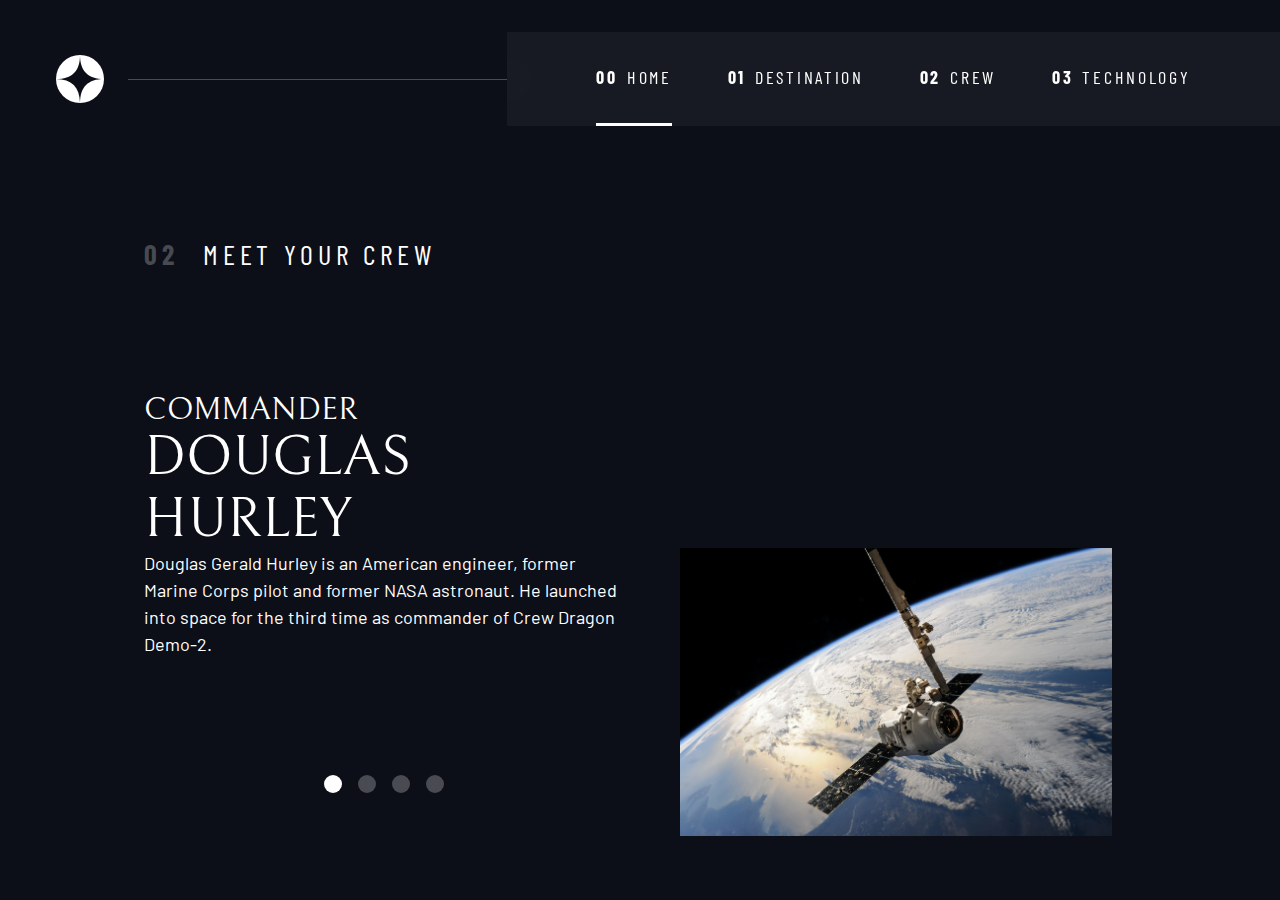
==== crew-commander.html @ 61cefa3e "commit" ====
<!DOCTYPE html>
<html lang="en">

<head>
    <meta charset="UTF-8">
    <meta http-equiv="X-UA-Compatible" content="IE=edge">
    <meta name="viewport" content="width=device-width, initial-scale=1.0">
    <link rel="preconnect" href="https://fonts.googleapis.com">
    <link rel="preconnect" href="https://fonts.gstatic.com" crossorigin>
    <link
        href="https://fonts.googleapis.com/css2?family=Barlow+Condensed:wght@400;700&family=Bellefair&family=Barlow:wght@400;700&display=swap"
        rel="stylesheet">
    <link rel="stylesheet" href="./style.css">
    <script defer src="./index.js"></script>
    <title>Document</title>
</head>

<body class="crew">
    <a class="skip-to-content" href="#main">Skip to content</a>

    <header class="primary-header flex">
        <div>
            <img src="./assets/shared/logo.svg" alt="space tourism logo" class="logo">
        </div>
        <button class="mobile-nav-toggle" aria-controls="primary-navigation"><span class="sr-only"
                aria-expanded="false">Menu</span></button>
        <nav>
            <ul id="primary-navigation" data-visible="false" class="primary-navigation underline-indicators flex">
                <li class="active"><a class="ff-sans-cond uppercase text-white letter-spacing-2" href="index.html"><span
                            aria-hidden="true">00</span>Home</a>
                <li><a class="ff-sans-cond uppercase text-white letter-spacing-2" href="destination.html"><span
                            aria-hidden="true">01</span>Destination</a>
                <li><a class="ff-sans-cond uppercase text-white letter-spacing-2" href="crew.html"><span
                            aria-hidden="true">02</span>Crew</a>
                <li><a class="ff-sans-cond uppercase text-white letter-spacing-2" href="technology.html"><span
                            aria-hidden="true">03</span>Technology</a>
            </ul>
        </nav>
    </header>

    <main id="main" class="grid-container grid-container--crew flow">
        <h1 class="numbered-title"><span aria-hidden="true">02</span> Meet your crew</h1>

        <div class="dot-indicators flex">
            <button aria-selected="true"><span class="sr-only">The commander</span></button>
            <button aria-selected="false"><span class="sr-only">The mission specialist</span></button>
            <button aria-selected="false"><span class="sr-only">The pilot</span></button>
            <button aria-selected="false"><span class="sr-only">The crew engineer</span></button>
        </div>

        <article class="crew-details">
            <h2 class="fs-600 ff-serif uppercase">Commander</h2>
            <p class="fs-700 uppercase ff-serif">Douglas Hurley</p>
            <p>Douglas Gerald Hurley is an American engineer, former Marine Corps pilot
                and former NASA astronaut. He launched into space for the third time as
                commander of Crew Dragon Demo-2.</p>
        </article>

        <img src="./assets/shared/crew-1.jpg" alt="Space ship">
    </main>
</body>

</html>
---- style.css ----
/* ------------------- */
/* Custom properties   */
/* ------------------- */

:root {
    /* colors */
    --clr-dark: 230 35% 7%;
    --clr-light: 231 77% 90%;
    --clr-white: 0 0% 100%;
    
    /* font-sizes */
    --fs-900: clamp(5rem, 8vw + 1rem, 9.375rem);
    --fs-800: 3.5rem;
    --fs-700: 1.5rem;
    --fs-600: 1rem;
    --fs-500: 1rem;
    --fs-400: 0.9375rem;
    --fs-300: 1rem;
    --fs-200: 0.875rem;
    
    /* font-families */
    --ff-serif: "Bellefair", serif;
    --ff-sans-cond: "Barlow Condensed", sans-serif;
    --ff-sans-normal: "Barlow", sans-serif;
}

@media (min-width: 35em) {
    :root {
        --fs-800: 5rem;
        --fs-700: 2.5rem;
        --fs-600: 1.5rem;
        --fs-500: 1.25rem;
        --fs-400: 1rem;
    }
}

@media (min-width: 45em) {
    :root {
        /* font-sizes */
        --fs-800: 6.25rem;
        --fs-700: 3.5rem;
        --fs-600: 2rem;
        --fs-500: 1.75rem;
        --fs-400: 1.125rem;
    }
}


/* ------------------- */
/* Reset               */
/* ------------------- */

/* https://piccalil.li/blog/a-modern-css-reset/ */

/* Box sizing */
*,
*::before,
*::after {
    box-sizing: border-box;
}

/* Reset margins */
body,
h1,
h2,
h3,
h4,
h5,
p,
figure,
picture {
    margin: 0; 
}

h1,
h2,
h3,
h4,
h5,
h6,
p {
    font-weight: 400;
}

/* set up the body */
body {
    font-family: var(--ff-sans-normal);
    font-size: var(--fs-400);
    color: hsl( var(--clr-white) );
    background-color: hsl( var(--clr-dark) );
    line-height: 1.5;
    min-height: 100vh;
    
    display: grid;
    grid-template-rows: min-content 1fr;
    
    overflow-x: hidden;
}

/* make images easier to work with */
img,
picutre {
    max-width: 100%;
    display: block;
}

/* make form elements easier to work with */
input,
button,
textarea,
select {
    font: inherit;
}

/* remove animations for people who've turned them off */
@media (prefers-reduced-motion: reduce) {  
  *,
  *::before,
  *::after {
    animation-duration: 0.01ms !important;
    animation-iteration-count: 1 !important;
    transition-duration: 0.01ms !important;
    scroll-behavior: auto !important;
  }
}


/* ------------------- */
/* Utility classes     */
/* ------------------- */

/* general */

.flex {
    display: flex;
    gap: var(--gap, 1rem);
}

.grid {
    display: grid;
    gap: var(--gap, 1rem);
}

.d-block {
    display: block;
}

.flow > *:where(:not(:first-child)) {
    margin-top: var(--flow-space, 1rem);
}

.container {
    padding-inline: 2em;
    margin-inline: auto;
    max-width: 80rem;
}

.sr-only {
  position: absolute; 
  width: 1px;
  height: 1px;
  padding: 0;
  margin: -1px; 
  overflow: hidden;
  clip: rect(0, 0, 0, 0);
  white-space: nowrap; /* added line */
  border: 0;
}

.skip-to-content {
    position: absolute;
    z-index: 9999;
    background: hsl( var(--clr-white) );
    color: hsl( var(--clr-dark) ); 
    padding: .5em 1em;
    margin-inline: auto;
    transform: translateY(-100%);
    transition: transform 250ms ease-in;
}

.skip-to-content:focus {
    transform: translateY(0);
}

/* colors */

.bg-dark { background-color: hsl( var(--clr-dark) );}
.bg-accent { background-color: hsl( var(--clr-light) );}
.bg-white { background-color: hsl( var(--clr-white) );}

.text-dark { color: hsl( var(--clr-dark) );}
.text-accent { color: hsl( var(--clr-light) );}
.text-white { color: hsl( var(--clr-white) );}

/* typography */

.ff-serif { font-family: var(--ff-serif); } 
.ff-sans-cond { font-family: var(--ff-sans-cond); } 
.ff-sans-normal { font-family: var(--ff-sans-normal); } 

.letter-spacing-1 { letter-spacing: 4.75px; } 
.letter-spacing-2 { letter-spacing: 2.7px; } 
.letter-spacing-3 { letter-spacing: 2.35px; } 

.uppercase { text-transform: uppercase; }

.fs-900 { font-size: var(--fs-900); }
.fs-800 { font-size: var(--fs-800); }
.fs-700 { font-size: var(--fs-700); }
.fs-600 { font-size: var(--fs-600); }
.fs-500 { font-size: var(--fs-500); }
.fs-400 { font-size: var(--fs-400); }
.fs-300 { font-size: var(--fs-300); }
.fs-200 { font-size: var(--fs-200); }

.fs-900,
.fs-800,
.fs-700,
.fs-600 {
    line-height: 1.1;
}

.numbered-title {
    font-family: var(--ff-sans-cond);
    font-size: var(--fs-500);
    text-transform: uppercase;
    letter-spacing: 4.72px; 
}

.numbered-title span {
    margin-right: .5em;
    font-weight: 700;
    color: hsl( var(--clr-white) / .25);
}


/* ------------------- */
/* Compontents         */
/* ------------------- */

.large-button {
    font-size: 2rem;
    position: relative;
    z-index: 1;
    display: inline-grid;
    place-items: center;
    padding: 0 2em;
    border-radius: 50%;
    aspect-ratio: 1;
    text-decoration: none;
}

.large-button::after {
    content: '';
    position: absolute;
    z-index: -1;
    width: 100%;
    height: 100%;
    background: hsl( var(--clr-white) / .1);
    border-radius: 50%;
    opacity: 0;
    transition: opacity 500ms linear, transform 750ms ease-in-out;
}
 
.large-button:hover::after,
.large-button:focus::after {
    opacity: 1;
    transform: scale(1.5);
}

/* primary-header */

.logo {
    margin: 1.5rem clamp(1.5rem, 5vw, 3.5rem);
}

.primary-header {
    justify-content: space-between;
    align-items: center;
}

.primary-navigation {
    --gap: clamp(1.5rem, 5vw, 3.5rem);
    --underline-gap: 2rem;
    list-style: none;
    padding: 0;
    margin: 0;
    background: hsl( var(--clr-white) / 0.05);
    backdrop-filter: blur(1.5rem);
}

.primary-navigation a {
    text-decoration: none;
}

.primary-navigation a > span {
    font-weight: 700;
    margin-right: .5em;
}

.mobile-nav-toggle {
    display: none;
}

@media (max-width: 35rem) {
    .primary-navigation {
        --underline-gap: .5rem;
        position: fixed;
        z-index: 1000;
        inset: 0 0 0 30%;
        list-style: none;
        padding: min(20rem, 15vh) 2rem;
        margin: 0;
        flex-direction: column;
        transform: translateX(100%);
        transition: transform 500ms ease-in-out;
    }
    
    .primary-navigation[data-visible="true"] {
        transform: translateX(0);
    }
    
    .primary-navigation.underline-indicators > .active {
       border: 0;
    }
    
    .mobile-nav-toggle {
        display: block;
        position: absolute;
        z-index: 2000;
        right: 1rem;
        top: 2rem;
        background: transparent;
        background-image: url(./assets/shared/icon-hamburger.svg);
        background-repeat: no-repeat;
        background-position: center;
        width: 1.5rem;
        aspect-ratio: 1;
        border: 0;
    }
    
    .mobile-nav-toggle[aria-expanded="true"] {
        background-image: url(./assets/shared/icon-close.svg);
    }
    
    .mobile-nav-toggle:focus-visible {
        outline: 5px solid white;
        outline-offset: 5px;
    }
    
}

@media (min-width: 35em) {
    .primary-navigation {
        padding-inline: clamp(3rem, 7vw, 7rem);
    }
}

@media (min-width: 35em) and (max-width: 44.999em) {
    .primary-navigation a > span {
        display: none;
    }
}

@media (min-width: 45em) {
    
     .primary-header::after {
         content: '';
         display: block;
         position: relative;
         height: 1px;
         width: 100%;
         margin-right: -2.5rem;
         background: hsl( var(--clr-white) / .25);
         order: 1;
     }
     
    nav {
        order: 2;
    }
    
    .primary-navigation {
        margin-block: 2rem;
    }
    
   
}


.underline-indicators > * {
    cursor: pointer;
    padding: var(--underline-gap, 1rem) 0;
    border: 0;
    border-bottom: .2rem solid hsl( var(--clr-white) / 0 );
}

.underline-indicators > *:hover,
.underline-indicators > *:focus {
    border-color: hsl( var(--clr-white) / .5);
}

.underline-indicators > .active,
.underline-indicators > [aria-selected="true"] {
    color: hsl( var(--clr-white) / 1);
    border-color: hsl( var(--clr-white) / 1); 
}

.tab-list {
    --gap: 2rem;
}

.dot-indicators > * {
    cursor: pointer;
    border: 0;
    border-radius: 50%;
    padding: .5em;
    background-color: hsl( var(--clr-white) / .25);
}
 
.dot-indicators > *:hover,
.dot-indicators > *:focus { 
    background-color: hsl( var(--clr-white) / .5);
}

.dot-indicators > [aria-selected="true"] {
    background-color: hsl( var(--clr-white) / 1); 
}


/* ----------------------------- */
/* Page specific background      */
/* ----------------------------- */
body {
    background-size: cover;
    background-position: bottom center;
}
/* home */
.home {
    background-image: url(./assets/home/background-home-mobile.jpg);
}

@media (min-width: 35rem) {
    .home {
        background-position: center center;
        background-image: url(./assets/home/background-home-tablet.jpg);
    }
}

@media (min-width: 45rem) {
    .home {
        background-image: url(./assets/home/background-home-desktop.jpg);
    }
} 

/* ----------------------------- */
/* Layout                        */
/* ----------------------------- */


.grid-container {
    text-align: center;
    display: grid;
    place-items: center;
    padding-inline: 1rem;
    padding-bottom: 4rem;
}

.grid-container p:not([class]){
    max-width: 50ch; 
}

.numbered-title {
    grid-area: title;
}

/* destination layout */

.grid-container--destination {
    --flow-space: 2rem;
    grid-template-areas: 
        'title'
        'image'
        'tabs'
        'content';
}

.grid-container--destination > img {
    grid-area: image;
    max-width: 60%;
}

.grid-container--destination > .tab-list {
    grid-area: tabs;
}

.grid-container--destination > .destination-info {
    grid-area: content;
}

.destination-meta {
    flex-direction: column;
    border-top: 1px solid hsl( var(--clr-white) / .1);
    padding-top: 2.5rem;
    margin-top: 2.5rem;
}

.destination-meta p {
    font-size: 1.75rem;
}

/* crew layout  */

.grid-container--crew {
    --flow-space: 2rem;
    grid-template-areas: 
        'title'
        'image'
        'tabs'
        'content';
}

.grid-container--crew > img {
    grid-area: image;
    max-width: 60%;
    border-bottom: 1px snow hsl( var(--clr-white) / .1);
}

.grid-container--crew > .dot-indicators {
    grid-area: tabs;
}

.grid-container--crew > .crew-details {
    grid-area: content;
}

@media (min-width: 35em) {
    .numbered-title {
        justify-self: start;
        margin-top: 2rem;
    }
    
    .destination-meta {
        flex-direction: row;
        justify-content: space-evenly;
    }

    .grid-container--crew {
        grid-template-areas: 
            'title'
            'content'
            'tabs'
            'image';
    }
}

@media (min-width: 45em) {
    .grid-container {
        text-align: left;
        column-gap: var(--container-gap, 2rem);
        grid-template-columns: minmax(1rem, 1fr) repeat(2, minmax(0, 30rem)) minmax(1rem, 1fr);
    }
    
    .grid-container--home {
        padding-bottom: max(6rem, 20vh);
        align-items: end;
    }

    .grid-container--home > *:first-child {
        grid-column: 2;
    }

    .grid-container--home > *:last-child {
        grid-column: 3;
    }
    
    .grid-container--destination {
        justify-items: start;
        align-content: start;
        grid-template-areas: 
            '. title title .'
            '. image tabs .'
            '. image content .';
    }


     .grid-container--destination > img,
     .grid-container--crew > img {
         max-width: 90%;
}
    .destination-meta {
        --gap: min(6vw, 6rem);
        justify-content: start;
    }

    .grid-container--crew {
        grid-template-areas: 
            '. title title .'
            '. content image .'
            '. tabs image .';
    }

    .grid-container--crew > .dot-indicators {
        justify-content: start;
    }

    .grid-container--crew > img {
        align-self: end;
    }

}
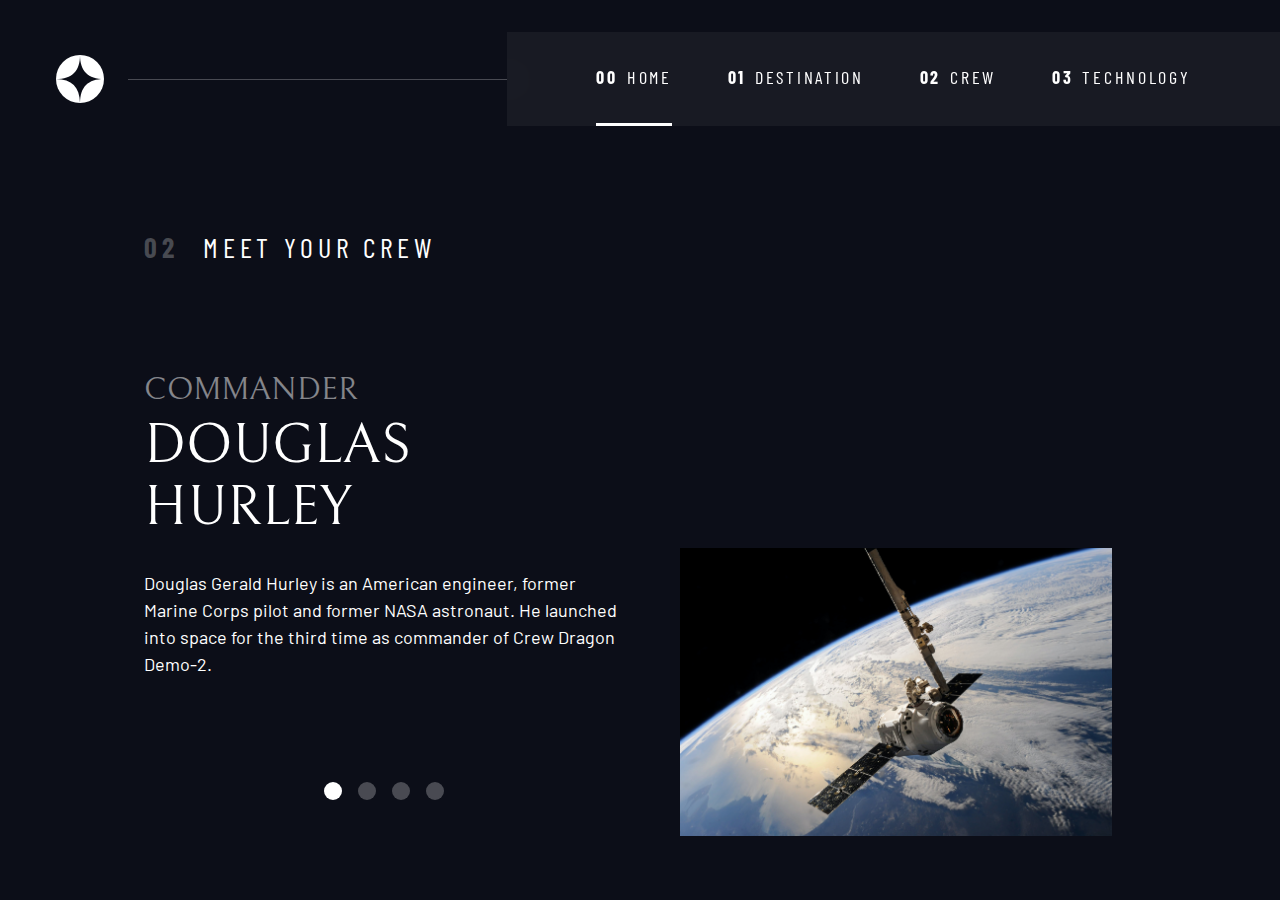
==== commit 8df06ba3: "commit" ====
--- a/crew-commander.html
+++ b/crew-commander.html
@@ -12,7 +12,7 @@
         rel="stylesheet">
     <link rel="stylesheet" href="./style.css">
     <script defer src="./index.js"></script>
-    <title>Document</title>
+    <title>Space tourism</title>
 </head>
 
 <body class="crew">
@@ -48,15 +48,20 @@
             <button aria-selected="false"><span class="sr-only">The crew engineer</span></button>
         </div>
 
-        <article class="crew-details">
-            <h2 class="fs-600 ff-serif uppercase">Commander</h2>
-            <p class="fs-700 uppercase ff-serif">Douglas Hurley</p>
+        <article class="crew-details flow">
+            <header class="flow flow--space-small">
+                <h2 class="fs-600 ff-serif uppercase">Commander</h2>
+                <p class="fs-700 uppercase ff-serif">Douglas Hurley</p>
+            </header>
+
             <p>Douglas Gerald Hurley is an American engineer, former Marine Corps pilot
                 and former NASA astronaut. He launched into space for the third time as
                 commander of Crew Dragon Demo-2.</p>
         </article>
+        <picture>
+            <img src="./assets/shared/crew-1.jpg" alt="space ship">
+        </picture>
 
-        <img src="./assets/shared/crew-1.jpg" alt="Space ship">
     </main>
 </body>
 
--- a/style.css
+++ b/style.css
@@ -147,6 +147,10 @@
 
 .flow > *:where(:not(:first-child)) {
     margin-top: var(--flow-space, 1rem);
+}
+
+.flow--space-small {
+    --flow-space: .5rem
 }
 
 .container {
@@ -389,9 +393,10 @@
 
 .underline-indicators > * {
     cursor: pointer;
-    padding: var(--underline-gap, 1rem) 0;
+    padding: var(--underline-gap, .5rem) 0;
     border: 0;
     border-bottom: .2rem solid hsl( var(--clr-white) / 0 );
+    background-color: transparent;
 }
 
 .underline-indicators > *:hover,
@@ -436,19 +441,19 @@
 }
 /* home */
 .home {
-    background-image: url(./assets/home/background-home-mobile.jpg);
+    background-image: url(./assets/shared/background-mobile.jpg);
 }
 
 @media (min-width: 35rem) {
     .home {
         background-position: center center;
-        background-image: url(./assets/home/background-home-tablet.jpg);
+        background-image: url(./assets/shared/background-mobile.jpg);
     }
 }
 
 @media (min-width: 45rem) {
     .home {
-        background-image: url(./assets/home/background-home-desktop.jpg);
+        background-image: url(./assets/shared/background-mobile.jpg);
     }
 } 
 
@@ -484,7 +489,7 @@
         'content';
 }
 
-.grid-container--destination > img {
+.grid-container--destination > picture {
     grid-area: image;
     max-width: 60%;
 }
@@ -519,7 +524,7 @@
         'content';
 }
 
-.grid-container--crew > img {
+.grid-container--crew > picture {
     grid-area: image;
     max-width: 60%;
     border-bottom: 1px snow hsl( var(--clr-white) / .1);
@@ -531,6 +536,10 @@
 
 .grid-container--crew > .crew-details {
     grid-area: content;
+}
+
+.crew-details h2 {
+    color: hsl( var(--clr-white) / .5);
 }
 
 @media (min-width: 35em) {
@@ -583,8 +592,8 @@
     }
 
 
-     .grid-container--destination > img,
-     .grid-container--crew > img {
+     .grid-container--destination > picture,
+     .grid-container--crew > picture {
          max-width: 90%;
 }
     .destination-meta {
@@ -603,7 +612,7 @@
         justify-content: start;
     }
 
-    .grid-container--crew > img {
+    .grid-container--crew > picture {
         align-self: end;
     }
 
